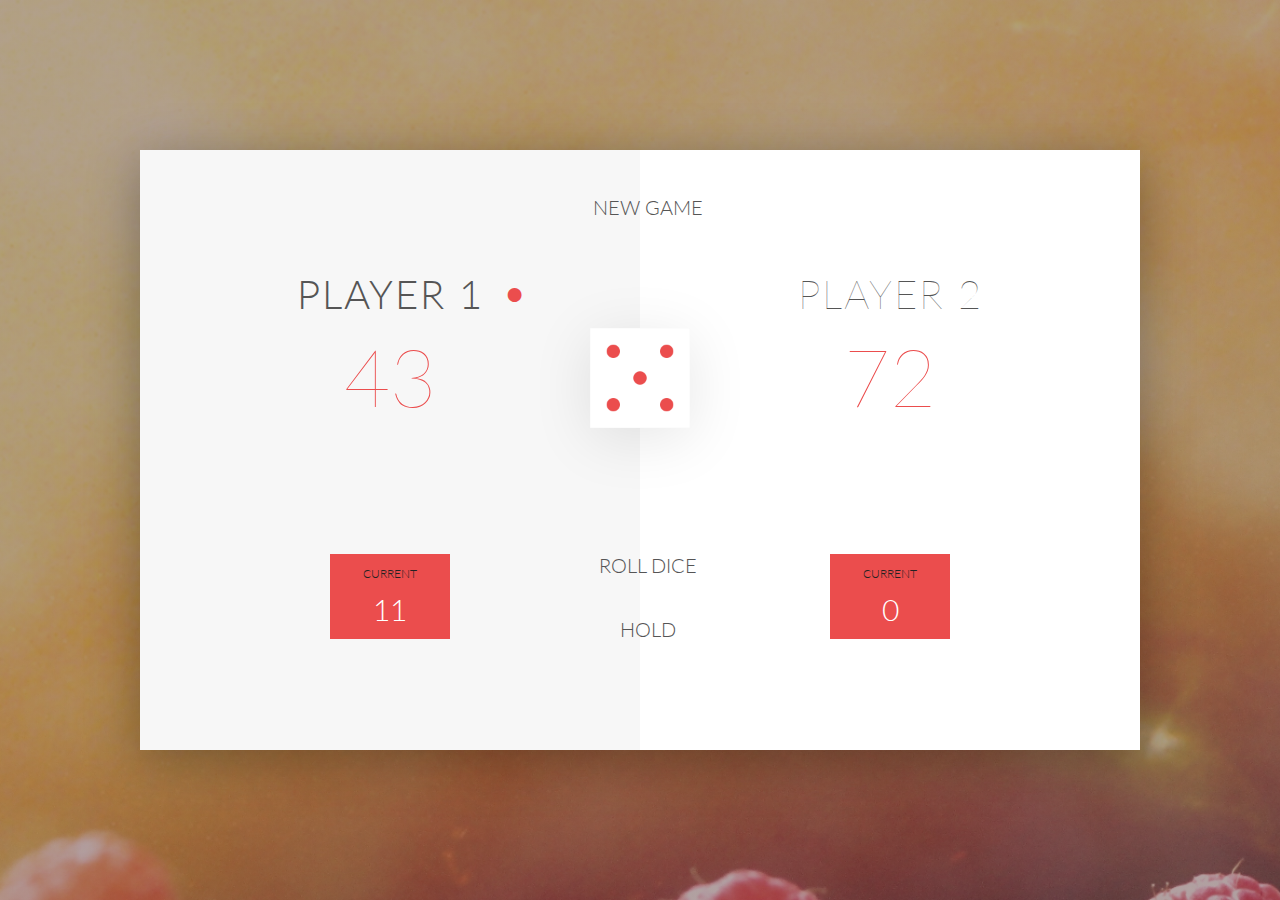
==== 4-Dom-Pig-Game/index.html @ a81bc899 "Chapter 4 - Pig Dice Game" ====
<!DOCTYPE html>
<html lang="en">
    <head>
        <meta charset="UTF-8">
        <link href="https://fonts.googleapis.com/css?family=Lato:100,300,600" rel="stylesheet" type="text/css">
        <link href="http://code.ionicframework.com/ionicons/2.0.1/css/ionicons.min.css" rel="stylesheet" type="text/css">
        <link type="text/css" rel="stylesheet" href="style.css">
        
        <title>Pig Game</title>
    </head>

    <body>
        <div class="wrapper clearfix">
            <div class="player-0-panel active">
                <div class="player-name" id="name-0">Player 1</div>
                <div class="player-score" id="score-0">43</div>
                <div class="player-current-box">
                    <div class="player-current-label">Current</div>
                    <div class="player-current-score" id="current-0">11</div>
                </div>
            </div>
            
            <div class="player-1-panel">
                <div class="player-name" id="name-1">Player 2</div>
                <div class="player-score" id="score-1">72</div>
                <div class="player-current-box">
                    <div class="player-current-label">Current</div>
                    <div class="player-current-score" id="current-1">0</div>
                </div>
            </div>
            
            <button class="btn-new"><i class="ion-ios-plus-outline"></i>New game</button>
            <button class="btn-roll"><i class="ion-ios-loop"></i>Roll dice</button>
            <button class="btn-hold"><i class="ion-ios-download-outline"></i>Hold</button>
            
            <img src="dice-5.png" alt="Dice" class="dice">
        </div>
        
        <script src="app.js"></script>
    </body>
</html>
---- 4-Dom-Pig-Game/style.css ----
/**********************************************
*** GENERAL
**********************************************/

* {
    margin: 0;
    padding: 0;
    box-sizing: border-box;
    
}

.clearfix::after {
    content: "";
    display: table;
    clear: both;
}

body {
    background-image: linear-gradient(rgba(62, 20, 20, 0.4), rgba(62, 20, 20, 0.4)), url(back.jpg);
    background-size: cover;
    background-position: center;
    font-family: Lato;
    font-weight: 300;
    position: relative;
    height: 100vh;
    color: #555;
}

.wrapper {
    width: 1000px;
    position: absolute;
    top: 50%;
    left: 50%;
    transform: translate(-50%, -50%);
    background-color: #fff;
    box-shadow: 0px 10px 50px rgba(0, 0, 0, 0.3);
    overflow: hidden;
}

.player-0-panel,
.player-1-panel {
    width: 50%;
    float: left;
    height: 600px;
    padding: 100px;
}



/**********************************************
*** PLAYERS
**********************************************/

.player-name {
    font-size: 40px;
    text-align: center;
    text-transform: uppercase;
    letter-spacing: 2px;
    font-weight: 100;
    margin-top: 20px;
    margin-bottom: 10px;
    position: relative;
}

.player-score {
    text-align: center;
    font-size: 80px;
    font-weight: 100;
    color: #EB4D4D;
    margin-bottom: 130px;
}

.active { background-color: #f7f7f7; }
.active .player-name { font-weight: 300; }

.active .player-name::after {
    content: "\2022";
    font-size: 47px;
    position: absolute;
    color: #EB4D4D;
    top: -7px;
    right: 10px;
    
}

.player-current-box {
    background-color: #EB4D4D;
    color: #fff;
    width: 40%;
    margin: 0 auto;
    padding: 12px;
    text-align: center;
}

.player-current-label {
    text-transform: uppercase;
    margin-bottom: 10px;
    font-size: 12px;
    color: #222;
}

.player-current-score {
    font-size: 30px;
}

button {
    position: absolute;
    width: 200px;
    left: 50%;
    transform: translateX(-50%);
    color: #555;
    background: none;
    border: none;
    font-family: Lato;
    font-size: 20px;
    text-transform: uppercase;
    cursor: pointer;
    font-weight: 300;
    transition: background-color 0.3s, color 0.3s;
}

button:hover { font-weight: 600; }
button:hover i { margin-right: 20px; }

button:focus {
    outline: none;
}

i {
    color: #EB4D4D;
    display: inline-block;
    margin-right: 15px;
    font-size: 32px;
    line-height: 1;
    vertical-align: text-top;
    margin-top: -4px;
    transition: margin 0.3s;
}

.btn-new { top: 45px;}
.btn-roll { top: 403px;}
.btn-hold { top: 467px;}

.dice {
    position: absolute;
    left: 50%;
    top: 178px;
    transform: translateX(-50%);
    height: 100px;
    box-shadow: 0px 10px 60px rgba(0, 0, 0, 0.10);
}

.winner { background-color: #f7f7f7; }
.winner .player-name { font-weight: 300; color: #EB4D4D; }
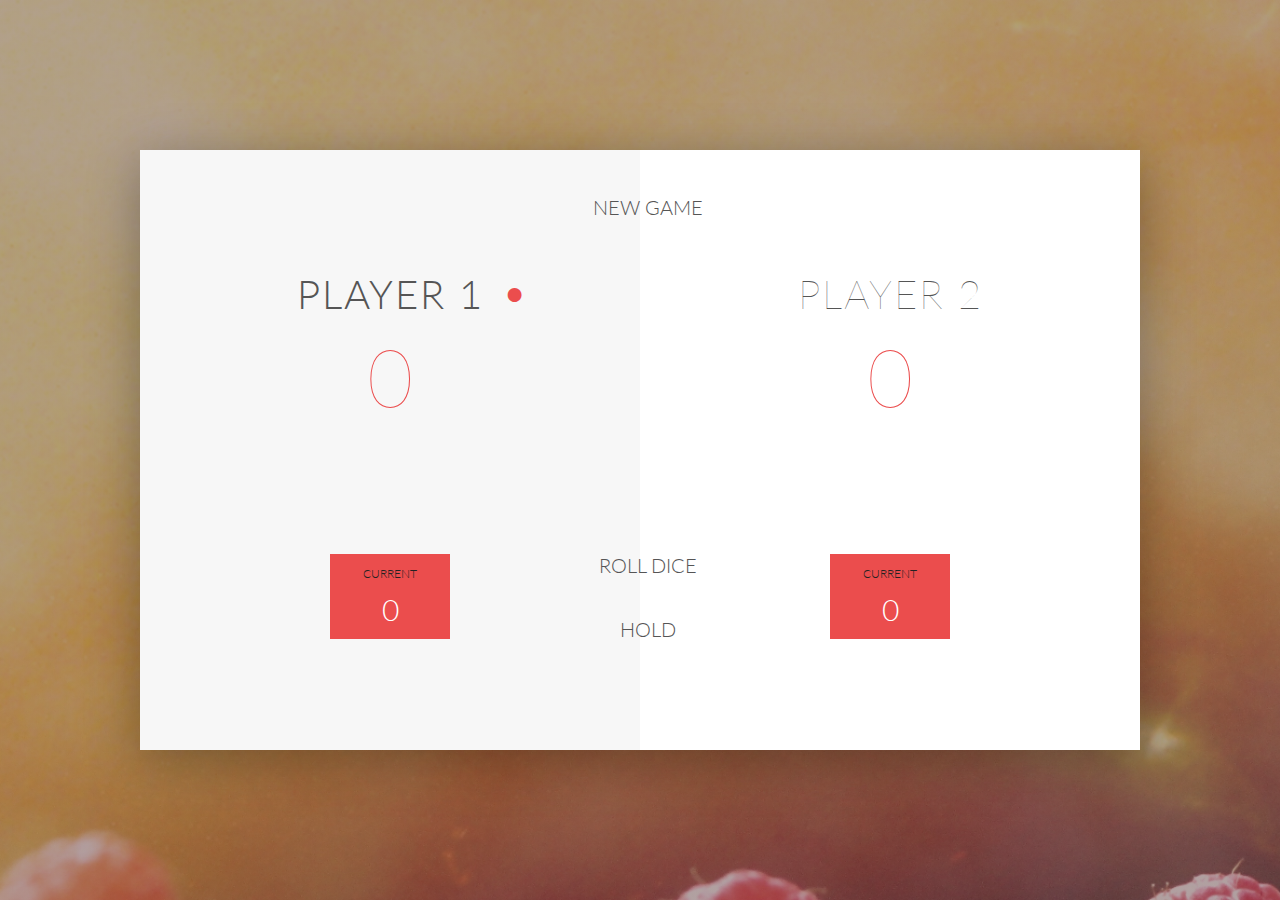
==== commit 7511ec5f: "Pig dice game." ====
--- a/4-Dom-Pig-Game/index.html
+++ b/4-Dom-Pig-Game/index.html
@@ -13,16 +13,16 @@
         <div class="wrapper clearfix">
             <div class="player-0-panel active">
                 <div class="player-name" id="name-0">Player 1</div>
-                <div class="player-score" id="score-0">43</div>
+                <div class="player-score" id="score-0">0</div>
                 <div class="player-current-box">
                     <div class="player-current-label">Current</div>
-                    <div class="player-current-score" id="current-0">11</div>
+                    <div class="player-current-score" id="current-0">0</div>
                 </div>
             </div>
             
             <div class="player-1-panel">
                 <div class="player-name" id="name-1">Player 2</div>
-                <div class="player-score" id="score-1">72</div>
+                <div class="player-score" id="score-1">0</div>
                 <div class="player-current-box">
                     <div class="player-current-label">Current</div>
                     <div class="player-current-score" id="current-1">0</div>
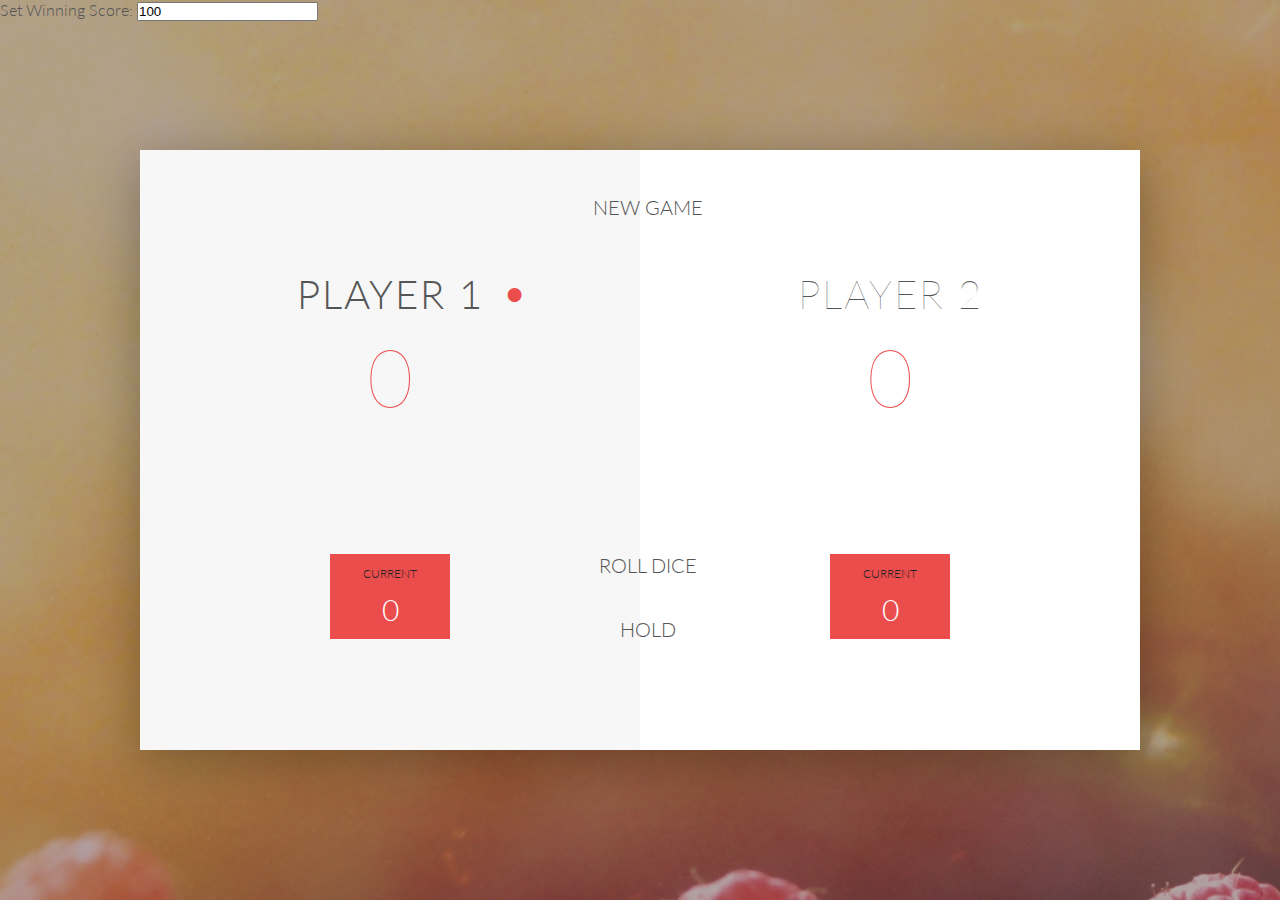
==== commit 4dbba946: "Added 2nd dice, finished checking for double 6 roll." ====
--- a/4-Dom-Pig-Game/index.html
+++ b/4-Dom-Pig-Game/index.html
@@ -10,6 +10,7 @@
     </head>
 
     <body>
+        <form class="winning-score">Set Winning Score: <input type="number" id="winning-score" name="winning-score" value="100"></form>
         <div class="wrapper clearfix">
             <div class="player-0-panel active">
                 <div class="player-name" id="name-0">Player 1</div>
@@ -34,6 +35,7 @@
             <button class="btn-hold"><i class="ion-ios-download-outline"></i>Hold</button>
             
             <img src="dice-5.png" alt="Dice" class="dice">
+            <img src="dice-5.png" alt="Dice2" class="dice2">
         </div>
         
         <script src="app.js"></script>
--- a/4-Dom-Pig-Game/style.css
+++ b/4-Dom-Pig-Game/style.css
@@ -138,6 +138,7 @@
 }
 
 .btn-new { top: 45px;}
+.winning-score { top: 50px;}
 .btn-roll { top: 403px;}
 .btn-hold { top: 467px;}
 
@@ -146,7 +147,16 @@
     left: 50%;
     top: 178px;
     transform: translateX(-50%);
-    height: 100px;
+    height: 90px;
+    box-shadow: 0px 10px 60px rgba(0, 0, 0, 0.10);
+}
+
+.dice2 {
+    position: absolute;
+    left: 50%;
+    top: 270px;
+    transform: translateX(-50%);
+    height: 90px;
     box-shadow: 0px 10px 60px rgba(0, 0, 0, 0.10);
 }
 
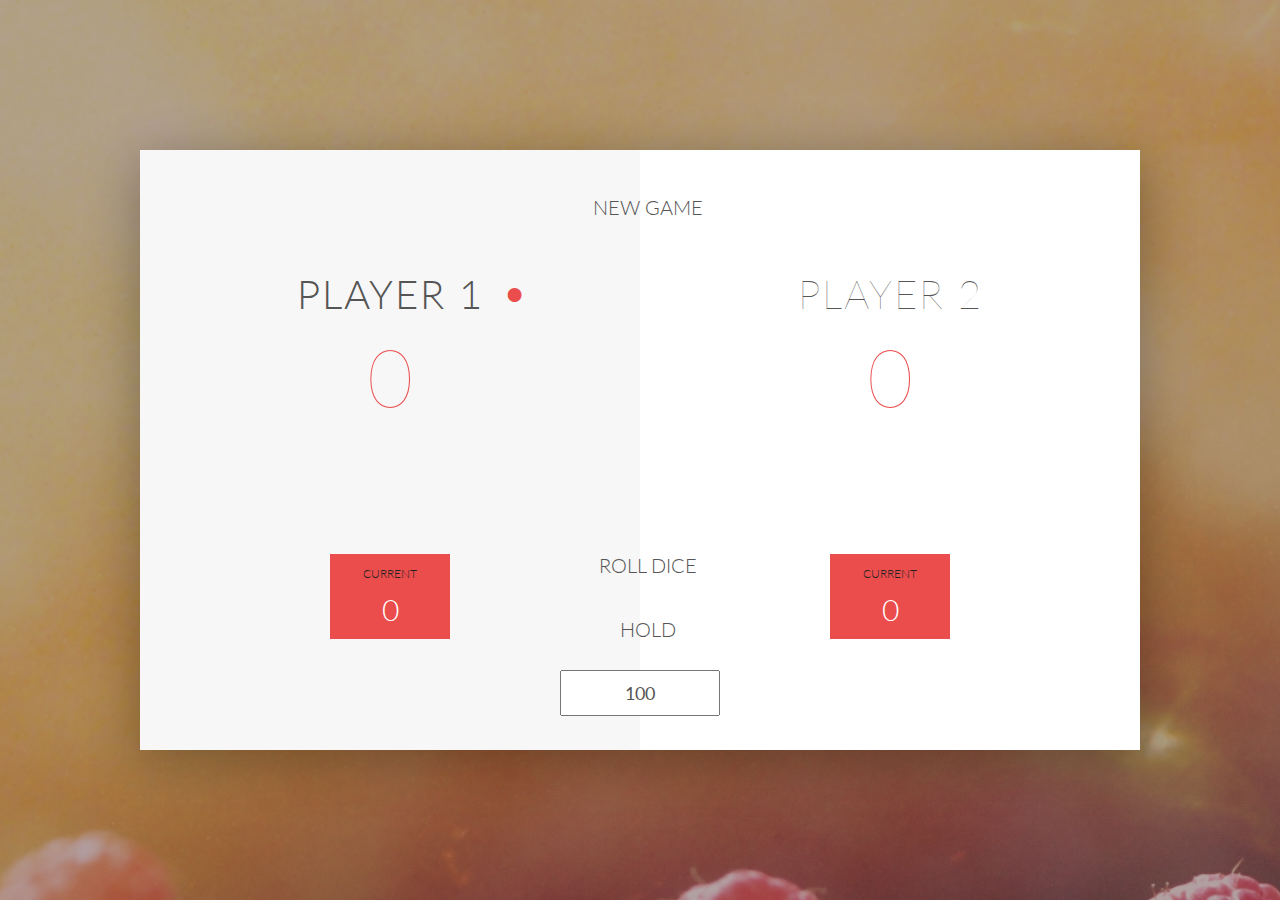
==== commit bb168d1a: "style changes to html input for winning score" ====
--- a/4-Dom-Pig-Game/index.html
+++ b/4-Dom-Pig-Game/index.html
@@ -10,7 +10,7 @@
     </head>
 
     <body>
-        <form class="winning-score">Set Winning Score: <input type="number" id="winning-score" name="winning-score" value="100"></form>
+        
         <div class="wrapper clearfix">
             <div class="player-0-panel active">
                 <div class="player-name" id="name-0">Player 1</div>
@@ -30,6 +30,7 @@
                 </div>
             </div>
             
+            <input type="text" placeholder="Winning score" id="winning-score" class="final-score" name="winning-score" value="100">
             <button class="btn-new"><i class="ion-ios-plus-outline"></i>New game</button>
             <button class="btn-roll"><i class="ion-ios-loop"></i>Roll dice</button>
             <button class="btn-hold"><i class="ion-ios-download-outline"></i>Hold</button>
--- a/4-Dom-Pig-Game/style.css
+++ b/4-Dom-Pig-Game/style.css
@@ -1,6 +1,21 @@
 /**********************************************
 *** GENERAL
 **********************************************/
+
+.final-score {
+    position: absolute;
+    left: 50%;
+    transform: translateX(-50%);
+    top: 520px;
+    color: #555;
+    font-size: 18px;
+    font-family: 'Lato';
+    text-align: center;
+    padding: 10px;
+    width: 160px;
+    text-transform: uppercase;
+}
+
 
 * {
     margin: 0;
